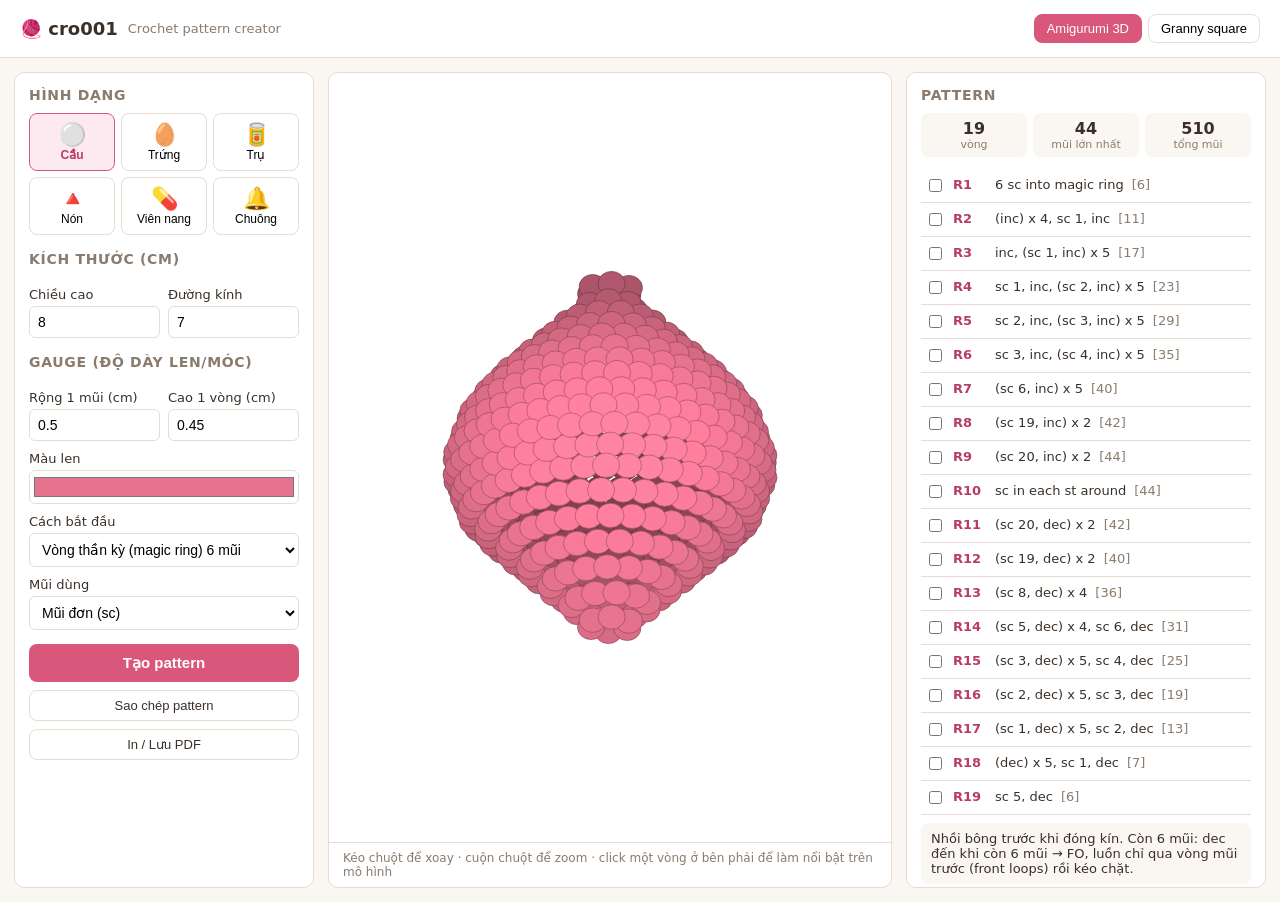
==== cro001.html @ 6a716de6 "Rename to cro001, add granny square flower mode with 2D preview and pattern Co-Authored-By: Claude S" ====
<!DOCTYPE html>
<html lang="vi">
<head>
<meta charset="UTF-8">
<meta name="viewport" content="width=device-width, initial-scale=1">
<title>cro001</title>
<style>
:root {
  --bg: #faf6f1; --panel: #ffffff; --border: #e6dcd0; --text: #3b3028;
  --muted: #8a7b6d; --accent: #d9577a; --accent-dark: #b73e61; --yarn: #e8738f;
}
* { box-sizing: border-box; }
body { margin: 0; font-family: system-ui, -apple-system, "Segoe UI", sans-serif; background: var(--bg); color: var(--text); }
header { padding: 14px 20px; background: var(--panel); border-bottom: 1px solid var(--border); display: flex; align-items: center; gap: 10px; }
header h1 { font-size: 18px; margin: 0; }
header span { color: var(--muted); font-size: 13px; }
main { display: grid; grid-template-columns: 300px 1fr 360px; gap: 14px; padding: 14px; height: calc(100vh - 56px); }
section { background: var(--panel); border: 1px solid var(--border); border-radius: 10px; padding: 14px; overflow: auto; }
h2 { font-size: 14px; margin: 0 0 10px; text-transform: uppercase; letter-spacing: .05em; color: var(--muted); }
label { display: block; font-size: 13px; margin: 10px 0 4px; }
select, input[type=number], input[type=text] { width: 100%; padding: 7px 8px; border: 1px solid var(--border); border-radius: 6px; font-size: 14px; background: #fff; }
input[type=color] { width: 100%; height: 34px; border: 1px solid var(--border); border-radius: 6px; padding: 2px; background: #fff; }
.row2 { display: grid; grid-template-columns: 1fr 1fr; gap: 8px; }
.shapes { display: grid; grid-template-columns: repeat(3, 1fr); gap: 6px; }
.shapes button { padding: 8px 4px; border: 1px solid var(--border); background: #fff; border-radius: 8px; cursor: pointer; font-size: 12px; }
.shapes button.on { border-color: var(--accent); background: #fdeaf0; color: var(--accent-dark); font-weight: 600; }
.shapes .ico { font-size: 22px; display: block; }
.btn { width: 100%; margin-top: 14px; padding: 10px; background: var(--accent); color: #fff; border: 0; border-radius: 8px; font-size: 15px; font-weight: 600; cursor: pointer; }
.btn:hover { background: var(--accent-dark); }
.btn.sec { background: #fff; color: var(--text); border: 1px solid var(--border); margin-top: 8px; font-size: 13px; font-weight: 500; padding: 7px; }
#view { display: flex; flex-direction: column; padding: 0; }
canvas { flex: 1; width: 100%; min-height: 0; cursor: grab; border-radius: 10px; }
canvas:active { cursor: grabbing; }
.hint { font-size: 12px; color: var(--muted); padding: 8px 14px; border-top: 1px solid var(--border); }
.stats { display: grid; grid-template-columns: repeat(3, 1fr); gap: 6px; margin-bottom: 12px; }
.stats div { background: var(--bg); border-radius: 8px; padding: 6px; text-align: center; font-size: 11px; color: var(--muted); }
.stats b { display: block; font-size: 16px; color: var(--text); }
.round { display: flex; gap: 8px; padding: 7px 4px; border-bottom: 1px solid var(--border); font-size: 13px; line-height: 1.4; cursor: pointer; }
.round.hl { background: #fdeaf0; }
.round.done { opacity: .45; text-decoration: line-through; }
.round .n { font-weight: 700; min-width: 34px; color: var(--accent-dark); }
.round .c { color: var(--muted); white-space: nowrap; }
.round input { margin-top: 3px; }
.note { font-size: 13px; background: var(--bg); border-radius: 8px; padding: 8px 10px; margin: 8px 0; }
.tabs { margin-left: auto; display: flex; gap: 6px; }
.tabs button { padding: 6px 12px; border: 1px solid var(--border); background: #fff; border-radius: 8px; cursor: pointer; font-size: 13px; }
.tabs button.on { background: var(--accent); color: #fff; border-color: var(--accent); }
.dot { display: inline-block; width: 10px; height: 10px; border-radius: 50%; margin-right: 4px; border: 1px solid rgba(0,0,0,.25); }
.legend { font-size: 12px; color: var(--muted); margin-top: 12px; }
@media (max-width: 1000px) { main { grid-template-columns: 1fr; height: auto; } #view { height: 420px; } }
</style>
</head>
<body>
<header><h1>🧶 cro001</h1><span>Crochet pattern creator</span><div class="tabs"><button data-m="ami" class="on">Amigurumi 3D</button><button data-m="granny">Granny square</button></div></header>
<main>
  <section id="controls">
   <div id="ctlAmi">
    <h2>Hình dạng</h2>
    <div class="shapes" id="shapes"></div>

    <h2 style="margin-top:16px">Kích thước (cm)</h2>
    <div class="row2">
      <div><label>Chiều cao</label><input type="number" id="height" value="8" min="1" max="60" step="0.5"></div>
      <div><label>Đường kính</label><input type="number" id="diam" value="7" min="1" max="60" step="0.5"></div>
    </div>

    <h2 style="margin-top:16px">Gauge (độ dày len/móc)</h2>
    <div class="row2">
      <div><label>Rộng 1 mũi (cm)</label><input type="number" id="sw" value="0.5" min="0.2" max="1.5" step="0.05"></div>
      <div><label>Cao 1 vòng (cm)</label><input type="number" id="rh" value="0.45" min="0.2" max="1.5" step="0.05"></div>
    </div>
    <label>Màu len</label><input type="color" id="color" value="#e8738f">
    <label>Cách bắt đầu</label>
    <select id="start">
      <option value="ring">Vòng thần kỳ (magic ring) 6 mũi</option>
      <option value="chain">Dây xích 2, 6 mũi vào xích đầu</option>
    </select>
    <label>Mũi dùng</label>
    <select id="stitch"><option value="sc">Mũi đơn (sc)</option></select>
   </div>
   <div id="ctlGran" style="display:none">
    <h2>Granny square hoa</h2>
    <label>Số cánh hoa</label>
    <select id="petals"><option value="4">4</option><option value="8" selected>8</option><option value="12">12</option></select>
    <label>Số vòng viền ngoài</label>
    <select id="bord"><option value="1">1</option><option value="2" selected>2</option><option value="3">3</option></select>
    <h2 style="margin-top:16px">Màu len</h2>
    <div class="row2">
      <div><label>Tâm</label><input type="color" id="gc0" value="#7a1f2b"></div>
      <div><label>Cánh hoa</label><input type="color" id="gc1" value="#efe3cc"></div>
      <div><label>Vòng chuyển</label><input type="color" id="gc2" value="#3f5a3d"></div>
      <div><label>Viền ngoài</label><input type="color" id="gc3" value="#8a1f2e"></div>
    </div>
    <div class="note">Pattern chữ là gợi ý dựng theo mẫu ảnh, bạn nên thử móc mẫu nhỏ để chỉnh.</div>
   </div>

    <button class="btn" id="gen">Tạo pattern</button>
    <button class="btn sec" id="copy">Sao chép pattern</button>
    <button class="btn sec" id="print">In / Lưu PDF</button>
  </section>

  <section id="view">
    <canvas id="cv"></canvas>
    <div class="hint">Kéo chuột để xoay · cuộn chuột để zoom · click một vòng ở bên phải để làm nổi bật trên mô hình</div>
  </section>

  <section id="out">
    <h2>Pattern</h2>
    <div class="stats" id="stats"></div>
    <div id="pattern"></div>
    <div class="legend"><b>Ký hiệu:</b> MR = magic ring · sc = mũi đơn · inc = tăng (2 sc vào 1 mũi) · dec = giảm (gộp 2 mũi) · FO = cắt chỉ</div>
  </section>
</main>

<script>
(function () {
  const SHAPES = {
    sphere:   { name: 'Cầu',     ico: '⚪', r: t => Math.sin(Math.PI * t) },
    egg:      { name: 'Trứng',   ico: '🥚', r: t => Math.pow(Math.sin(Math.PI * Math.pow(t, 0.75)), 1.0) },
    cylinder: { name: 'Trụ',     ico: '🥫', r: t => 1 },
    cone:     { name: 'Nón',     ico: '🔺', r: t => 1 - t },
    capsule:  { name: 'Viên nang', ico: '💊', r: t => { const e = 0.3; return t < e ? Math.sin(Math.PI / 2 * t / e) : t > 1 - e ? Math.sin(Math.PI / 2 * (1 - t) / e) : 1; } },
    bell:     { name: 'Chuông',  ico: '🔔', r: t => Math.pow(1 - t, 0.6) * (0.35 + 0.65 * Math.min(1, (1 - t) * 2)) + 0.0 },
  };
  let shape = 'sphere';
  let rounds = [];      // {n, text, count}
  let hl = -1;
  let mode = 'ami';
  const $ = id => document.getElementById(id);

  // ---------- UI ----------
  const shapesEl = $('shapes');
  Object.keys(SHAPES).forEach(k => {
    const b = document.createElement('button');
    b.innerHTML = '<span class="ico">' + SHAPES[k].ico + '</span>' + SHAPES[k].name;
    b.onclick = () => { shape = k; refreshShapes(); generate(); };
    b.dataset.k = k;
    shapesEl.appendChild(b);
  });
  function refreshShapes() { [...shapesEl.children].forEach(b => b.classList.toggle('on', b.dataset.k === shape)); }
  refreshShapes();

  // ---------- Pattern generation ----------
  // Distribute `d` special stitches (inc/dec) evenly over `n` previous stitches.
  // Returns compressed instruction like "(sc 4, inc) x 3, sc 2".
  function distribute(n, d, kind) {
    const use = kind === 'inc' ? 1 : 2;           // prev stitches consumed per special
    const plain = n - d * use;
    // d groups, each: sc a, special. Spread `plain` among groups.
    const base = Math.floor(plain / d), extra = plain % d;
    const groups = [];
    for (let i = 0; i < d; i++) {
      // Bresenham-like spread of extras
      const a = base + (Math.floor((i + 1) * extra / d) - Math.floor(i * extra / d));
      groups.push(a);
    }
    // run-length compress consecutive equal groups
    const parts = [];
    let i = 0;
    while (i < groups.length) {
      let j = i; while (j < groups.length && groups[j] === groups[i]) j++;
      const m = j - i, a = groups[i];
      const unit = (a > 0 ? 'sc ' + a + ', ' : '') + kind;
      if (m === 1) parts.push(unit);
      else parts.push('(' + unit + ') x ' + m);
      i = j;
    }
    return parts.join(', ');
  }

  function buildRounds() {
    const H = +$('height').value, D = +$('diam').value;
    const sw = +$('sw').value, rh = +$('rh').value;
    const R = D / 2;
    const f = SHAPES[shape].r;
    const total = Math.max(3, Math.round(H / rh));
    const counts = [6];
    for (let k = 1; k < total; k++) {
      // cone/bell start at tip (t = 0 is tip for cone => r = 1 - t is wrong direction), so flip below
      const t = (k + 0.5) / total;
      let r = R * f(shapeParam(t));
      let target = Math.max(6, Math.round(2 * Math.PI * r / sw));
      const prev = counts[k - 1];
      target = Math.min(target, prev + 6, prev * 2);
      target = Math.max(target, prev - 6, Math.ceil(prev / 2));
      counts.push(Math.max(6, target));
    }
    // taper to close (flat cap / tip), 6 dec per round max
    while (counts[counts.length - 1] > 6) counts.push(Math.max(6, counts[counts.length - 1] - 6));
    // ensure the last taper ends at 6 and drop trailing duplicates of 6 > 1
    while (counts.length > 2 && counts[counts.length - 1] === 6 && counts[counts.length - 2] === 6 && counts.length > total + 6) counts.pop();

    const out = [];
    const startTxt = $('start').value === 'ring' ? '6 sc into magic ring' : 'ch 2, 6 sc in 2nd ch from hook';
    out.push({ n: 6, text: startTxt, count: 6 });
    for (let k = 1; k < counts.length; k++) {
      const prev = counts[k - 1], n = counts[k], diff = n - prev;
      let text;
      if (diff === 0) text = 'sc in each st around';
      else if (diff > 0) text = distribute(prev, diff, 'inc');
      else text = distribute(prev, -diff, 'dec');
      out.push({ n, text, count: n });
    }
    // merge identical consecutive "sc around" rounds into ranges
    const merged = [];
    out.forEach((r, i) => {
      const last = merged[merged.length - 1];
      if (last && r.text === 'sc in each st around' && last.text === r.text && last.count === r.count) last.to = i + 1;
      else merged.push({ from: i + 1, to: i + 1, text: r.text, count: r.count });
    });
    return { merged, flat: out, counts };
  }

  // Shapes that "start" at the tip (cone, bell) need their profile reversed:
  // pattern is worked from the tip outward, so t=0 is the tip.
  function shapeParam(t) { return (shape === 'cone' || shape === 'bell') ? 1 - t : t; }

  function generate() {
    if (mode === 'granny') return generateGranny();
    const res = buildRounds();
    rounds = res.flat;
    const el = $('pattern'); el.innerHTML = '';
    const done = loadDone();
    res.merged.forEach(m => {
      const div = document.createElement('div');
      div.className = 'round';
      const label = m.from === m.to ? 'R' + m.from : 'R' + m.from + '-' + m.to;
      const rep = m.from === m.to ? '' : ' (' + (m.to - m.from + 1) + ' vòng)';
      div.innerHTML = '<input type="checkbox"><span class="n">' + label + '</span><span>' + m.text + rep + '</span><span class="c">[' + m.count + ']</span>';
      const cb = div.querySelector('input');
      cb.checked = !!done[m.from];
      div.classList.toggle('done', cb.checked);
      cb.onclick = e => {
        e.stopPropagation();
        div.classList.toggle('done', cb.checked);
        done[m.from] = cb.checked; saveDone(done);
      };
      div.onclick = () => { hl = m.from - 1; [...el.children].forEach(c => c.classList.remove('hl')); div.classList.add('hl'); draw(); };
      el.appendChild(div);
    });
    const last = rounds[rounds.length - 1];
    const note = document.createElement('div');
    note.className = 'note';
    note.textContent = 'Nhồi bông trước khi đóng kín. Còn ' + last.n + ' mũi: dec đến khi còn 6 mũi → FO, luồn chỉ qua vòng mũi trước (front loops) rồi kéo chặt.';
    el.appendChild(note);

    const totalSt = rounds.reduce((a, r) => a + r.count, 0);
    const maxSt = Math.max(...rounds.map(r => r.count));
    $('stats').innerHTML =
      '<div><b>' + rounds.length + '</b>vòng</div>' +
      '<div><b>' + maxSt + '</b>mũi lớn nhất</div>' +
      '<div><b>' + totalSt + '</b>tổng mũi</div>';
    hl = -1;
    draw();
  }
  function key() { return 'crochet-done-' + [shape, $('height').value, $('diam').value, $('sw').value, $('rh').value].join('|'); }
  function loadDone() { try { return JSON.parse(localStorage.getItem(key())) || {}; } catch (e) { return {}; } }
  function saveDone(d) { try { localStorage.setItem(key(), JSON.stringify(d)); } catch (e) {} }

  // ---------- 3D preview ----------
  const cv = $('cv'), ctx = cv.getContext('2d');
  let rotY = 0.6, rotX = 0.35, zoom = 1, drag = null;
  function resize() {
    const r = cv.getBoundingClientRect(), dpr = window.devicePixelRatio || 1;
    cv.width = r.width * dpr; cv.height = r.height * dpr;
    ctx.setTransform(dpr, 0, 0, dpr, 0, 0);
    draw();
  }
  window.addEventListener('resize', resize);
  cv.addEventListener('pointerdown', e => { drag = { x: e.clientX, y: e.clientY }; cv.setPointerCapture(e.pointerId); });
  cv.addEventListener('pointermove', e => {
    if (!drag) return;
    rotY += (e.clientX - drag.x) * 0.01; rotX += (e.clientY - drag.y) * 0.01;
    rotX = Math.max(-1.5, Math.min(1.5, rotX));
    drag = { x: e.clientX, y: e.clientY }; draw();
  });
  cv.addEventListener('pointerup', () => drag = null);
  cv.addEventListener('wheel', e => { e.preventDefault(); zoom = Math.max(0.4, Math.min(4, zoom * (e.deltaY < 0 ? 1.1 : 0.9))); draw(); }, { passive: false });

  function shade(hex, f) {
    const n = parseInt(hex.slice(1), 16);
    const c = v => Math.max(0, Math.min(255, Math.round(v * f)));
    return 'rgb(' + c(n >> 16) + ',' + c((n >> 8) & 255) + ',' + c(n & 255) + ')';
  }

  function draw() {
    const w = cv.clientWidth, h = cv.clientHeight;
    ctx.clearRect(0, 0, w, h);
    if (mode === 'granny') return drawGranny(w, h);
    if (!rounds.length) return;
    const sw = +$('sw').value, rh = +$('rh').value;
    const color = $('color').value;
    const pts = [];
    const N = rounds.length;
    const Htot = N * rh;
    const scale = Math.min(w, h) / (Math.max(Htot, +$('diam').value) * 1.5) * zoom;
    const cy = Math.cos(rotY), sy = Math.sin(rotY), cx = Math.cos(rotX), sx = Math.sin(rotX);
    rounds.forEach((rd, i) => {
      const n = rd.count;
      const rad = n * sw / (2 * Math.PI);
      const y = (i + 0.5) * rh - Htot / 2;
      for (let j = 0; j < n; j++) {
        const a = (j + (i % 2) * 0.5) / n * Math.PI * 2;
        let x = Math.cos(a) * rad, z = Math.sin(a) * rad, yy = -y;
        // rotate Y
        let x1 = x * cy + z * sy, z1 = -x * sy + z * cy;
        // rotate X
        let y1 = yy * cx - z1 * sx, z2 = yy * sx + z1 * cx;
        pts.push({ x: w / 2 + x1 * scale, y: h / 2 + y1 * scale, z: z2, i, a });
      }
    });
    pts.sort((p, q) => p.z - q.z);
    const sizeW = sw * scale * 0.62, sizeH = rh * scale * 0.62;
    const maxZ = Math.max(...pts.map(p => p.z)) || 1, minZ = Math.min(...pts.map(p => p.z));
    pts.forEach(p => {
      const depth = (p.z - minZ) / ((maxZ - minZ) || 1);
      const light = 0.55 + 0.6 * depth;
      const on = hl === p.i;
      ctx.fillStyle = on ? '#ffd23f' : shade(color, light);
      ctx.strokeStyle = shade(color, light * 0.65);
      ctx.lineWidth = 0.7;
      ctx.beginPath();
      ctx.ellipse(p.x, p.y, Math.max(1.5, sizeW), Math.max(1.5, sizeH), 0, 0, Math.PI * 2);
      ctx.fill(); ctx.stroke();
    });
  }

  // ---------- actions ----------
  $('gen').onclick = generate;
  ['height', 'diam', 'sw', 'rh', 'start', 'petals', 'bord'].forEach(id => $(id).addEventListener('change', generate));
  $('color').addEventListener('input', draw);
  ['gc0', 'gc1', 'gc2', 'gc3'].forEach(id => $(id).addEventListener('input', () => { buildGrannyList(); draw(); }));
  document.querySelectorAll('.tabs button').forEach(b => b.onclick = () => {
    mode = b.dataset.m;
    document.querySelectorAll('.tabs button').forEach(x => x.classList.toggle('on', x === b));
    $('ctlAmi').style.display = mode === 'ami' ? '' : 'none';
    $('ctlGran').style.display = mode === 'granny' ? '' : 'none';
    document.querySelector('.hint').textContent = mode === 'ami'
      ? 'Kéo chuột để xoay · cuộn chuột để zoom · click một vòng ở bên phải để làm nổi bật trên mô hình'
      : 'Click một vòng ở bên phải để làm nổi bật phần tương ứng trên mẫu granny';
    generate();
  });

  // ---------- Granny square ----------
  let gRows = [];
  function grannyRows() {
    const P = +$('petals').value, B = +$('bord').value, c = [0, 1, 2, 3].map(i => $('gc' + i).value);
    const rows = [
      { layer: 0, col: c[0], label: 'R1', text: 'MR, ch 3 (= 1 dc), ' + (2 * P - 1) + ' dc into ring, sl st to top of ch 3', count: 2 * P + ' dc' },
      { layer: 0, col: c[0], label: 'R2', text: 'ch 3, *dc in next st, 2 dc in next st* ' + (P - 1) + ' times, dc in next st, 2 dc in last st; sl st to join', count: 3 * P + ' dc' },
      { layer: 1, col: c[1], label: 'R3', text: 'Join cream. *skip 1 st, (3 dc, ch 2, 3 dc) in next st, skip 1 st, sl st in next st* x ' + P + ' (mỗi cánh có 1 lỗ ch-2)', count: P + ' cánh' },
      { layer: 2, col: c[2], label: 'R4', text: 'Join green in a ch-2 sp. *sc in ch-2 sp, ch 6, sc between petals, ch 6* x ' + P, count: 2 * P + ' vòm ch-6' },
      { layer: 2, col: c[2], label: 'R5', text: '7 dc in each ch-6 arc around, sl st to join', count: 14 * P + ' dc' },
    ];
    for (let i = 1; i <= B; i++) {
      rows.push({ layer: 3, col: c[3], label: 'R' + (5 + i), count: '4 góc',
        text: i === 1
          ? 'Join red. dc in each st along each side; at each of the 4 corners work (2 dc, ch 2, 2 dc) in the corner stitch'
          : 'ch 3, dc in each st along each side; (2 dc, ch 2, 2 dc) in each corner ch-2 sp' });
    }
    return rows;
  }
  function buildGrannyList() {
    gRows = grannyRows();
    const el = $('pattern'); el.innerHTML = '';
    gRows.forEach((r, i) => {
      const div = document.createElement('div');
      div.className = 'round';
      div.innerHTML = '<input type="checkbox"><span class="n"><i class="dot" style="background:' + r.col + '"></i>' + r.label + '</span><span>' + r.text + '</span><span class="c">[' + r.count + ']</span>';
      const cb = div.querySelector('input');
      cb.onclick = e => { e.stopPropagation(); div.classList.toggle('done', cb.checked); };
      div.onclick = () => { hl = r.layer; [...el.children].forEach(c => c.classList.remove('hl')); div.classList.add('hl'); draw(); };
      el.appendChild(div);
    });
    const note = document.createElement('div');
    note.className = 'note';
    note.textContent = 'Cắt chỉ, luồn đầu chỉ vào trong, ủi/blocking cho ô vuông phẳng.';
    el.appendChild(note);
  }
  function generateGranny() {
    buildGrannyList();
    const P = +$('petals').value, B = +$('bord').value;
    $('stats').innerHTML = '<div><b>' + (5 + B) + '</b>vòng</div><div><b>' + P + '</b>cánh</div><div><b>4</b>màu</div>';
    hl = -1; draw();
  }
  function drawGranny(w, h) {
    const P = +$('petals').value, B = +$('bord').value;
    const c = [0, 1, 2, 3].map(i => $('gc' + i).value);
    const half = 38 + 4 * B;
    const sc = Math.min(w, h) * 0.46 / half;
    ctx.save();
    ctx.translate(w / 2, h / 2); ctx.scale(sc, sc);
    const A = layer => { ctx.globalAlpha = (hl < 0 || hl === layer) ? 1 : 0.25; };
    const line = col => { ctx.strokeStyle = shade(col, 0.6); ctx.lineWidth = 0.5; };
    // border: rounded square
    A(3);
    ctx.fillStyle = c[3]; line(c[3]);
    ctx.beginPath(); ctx.roundRect(-half, -half, half * 2, half * 2, 7); ctx.fill(); ctx.stroke();
    // stitch texture on border
    ctx.strokeStyle = shade(c[3], 0.72); ctx.lineWidth = 0.6;
    for (let k = 0; k < B; k++) {
      const d = half - 2 - k * 4;
      for (let t = -d + 3; t < d - 2; t += 3) {
        [[t, -d], [t, d], [-d, t], [d, t]].forEach(([x, y]) => { ctx.beginPath(); ctx.moveTo(x - 0.8, y - 1.2); ctx.lineTo(x + 0.8, y + 1.2); ctx.stroke(); });
      }
    }
    // corner holes
    ctx.fillStyle = '#e9e2d6';
    const ch = half * 0.8;
    [[1, 1], [-1, 1], [1, -1], [-1, -1]].forEach(([sx, sy]) => {
      ctx.save(); ctx.translate(sx * ch, sy * ch); ctx.rotate(Math.PI / 4);
      ctx.fillRect(-2.2, -2.2, 4.4, 4.4); ctx.restore();
    });
    ctx.globalAlpha = 1;
    // transition ring
    A(2);
    ctx.fillStyle = shade(c[2], 0.8);
    ctx.beginPath(); ctx.arc(0, 0, 37, 0, Math.PI * 2); ctx.fill();
    ctx.strokeStyle = c[2]; ctx.lineWidth = 6; ctx.beginPath(); ctx.arc(0, 0, 34.5, 0, Math.PI * 2); ctx.stroke();
    ctx.strokeStyle = shade(c[2], 0.6); ctx.lineWidth = 0.5;
    for (let k = 0; k < P * 14; k++) {
      const a = k / (P * 14) * Math.PI * 2;
      ctx.beginPath(); ctx.moveTo(Math.cos(a) * 32, Math.sin(a) * 32); ctx.lineTo(Math.cos(a + 0.05) * 37, Math.sin(a + 0.05) * 37); ctx.stroke();
    }
    ctx.globalAlpha = 1;
    // petals
    A(1);
    const r0 = 10, r1 = 32, wmax = Math.min(10, Math.PI * 2 * r1 / P * 0.3);
    for (let k = 0; k < P; k++) {
      ctx.save(); ctx.rotate(k / P * Math.PI * 2 + Math.PI / P * 0);
      ctx.fillStyle = c[1]; line(c[1]); ctx.lineWidth = 0.7;
      ctx.beginPath();
      ctx.moveTo(r0, 0);
      ctx.bezierCurveTo(r0 + 4, -wmax * 0.5, r1 - 14, -wmax * 1.5, r1 - 3, -wmax * 0.9);
      ctx.bezierCurveTo(r1 + 3, -wmax * 0.5, r1 + 3, wmax * 0.5, r1 - 3, wmax * 0.9);
      ctx.bezierCurveTo(r1 - 14, wmax * 1.5, r0 + 4, wmax * 0.5, r0, 0);
      ctx.fill(); ctx.stroke();
      ctx.strokeStyle = shade(c[1], 0.75); ctx.lineWidth = 0.5;
      for (let t = r0 + 4; t < r1 - 2; t += 2.6) { ctx.beginPath(); ctx.moveTo(t, -wmax * 0.5); ctx.lineTo(t + 1.6, wmax * 0.5); ctx.stroke(); }
      ctx.fillStyle = shade(c[1], 0.45);
      ctx.beginPath(); ctx.ellipse(r0 + (r1 - r0) * 0.62, 0, 2.6, 2, 0, 0, Math.PI * 2); ctx.fill();
      ctx.restore();
    }
    ctx.globalAlpha = 1;
    // center star
    A(0);
    ctx.fillStyle = c[0]; line(c[0]);
    for (let k = 0; k < P; k++) {
      ctx.save(); ctx.rotate((k + 0.5) / P * Math.PI * 2);
      ctx.beginPath(); ctx.moveTo(4, -2.2); ctx.lineTo(17, 0); ctx.lineTo(4, 2.2); ctx.closePath(); ctx.fill(); ctx.stroke();
      ctx.restore();
    }
    ctx.beginPath(); ctx.arc(0, 0, 9, 0, Math.PI * 2); ctx.fill(); ctx.stroke();
    ctx.fillStyle = shade(c[0], 0.3);
    ctx.beginPath(); ctx.arc(0, 0, 2.2, 0, Math.PI * 2); ctx.fill();
    ctx.restore();
    ctx.globalAlpha = 1;
  }


  function patternText() {
    const lines = mode === 'granny' ? ['Granny square hoa — ' + $('petals').value + ' cánh', ''] : [SHAPES[shape].name + ' — ' + $('height').value + ' x ' + $('diam').value + ' cm', ''];
    let i = 0;
    [...$('pattern').querySelectorAll('.round')].forEach(el => {
      lines.push(el.querySelector('.n').textContent + ': ' + el.children[2].textContent + ' ' + el.children[3].textContent);
    });
    lines.push('', mode === 'granny' ? 'Cắt chỉ, luồn đầu chỉ, blocking.' : 'Nhồi bông, dec đến khi còn 6 mũi, FO.');
    return lines.join('\n');
  }
  $('copy').onclick = () => {
    const t = patternText();
    (navigator.clipboard ? navigator.clipboard.writeText(t) : Promise.reject()).then(
      () => { $('copy').textContent = 'Đã sao chép ✓'; setTimeout(() => $('copy').textContent = 'Sao chép pattern', 1500); },
      () => { prompt('Sao chép pattern:', t); });
  };
  $('print').onclick = () => {
    const w = window.open('', '_blank');
    w.document.write('<pre style="font:14px/1.6 system-ui;white-space:pre-wrap">' + patternText().replace(/</g, '&lt;') + '</pre>');
    w.document.close(); w.print();
  };

  resize();
  generate();
})();
</script>
</body>
</html>
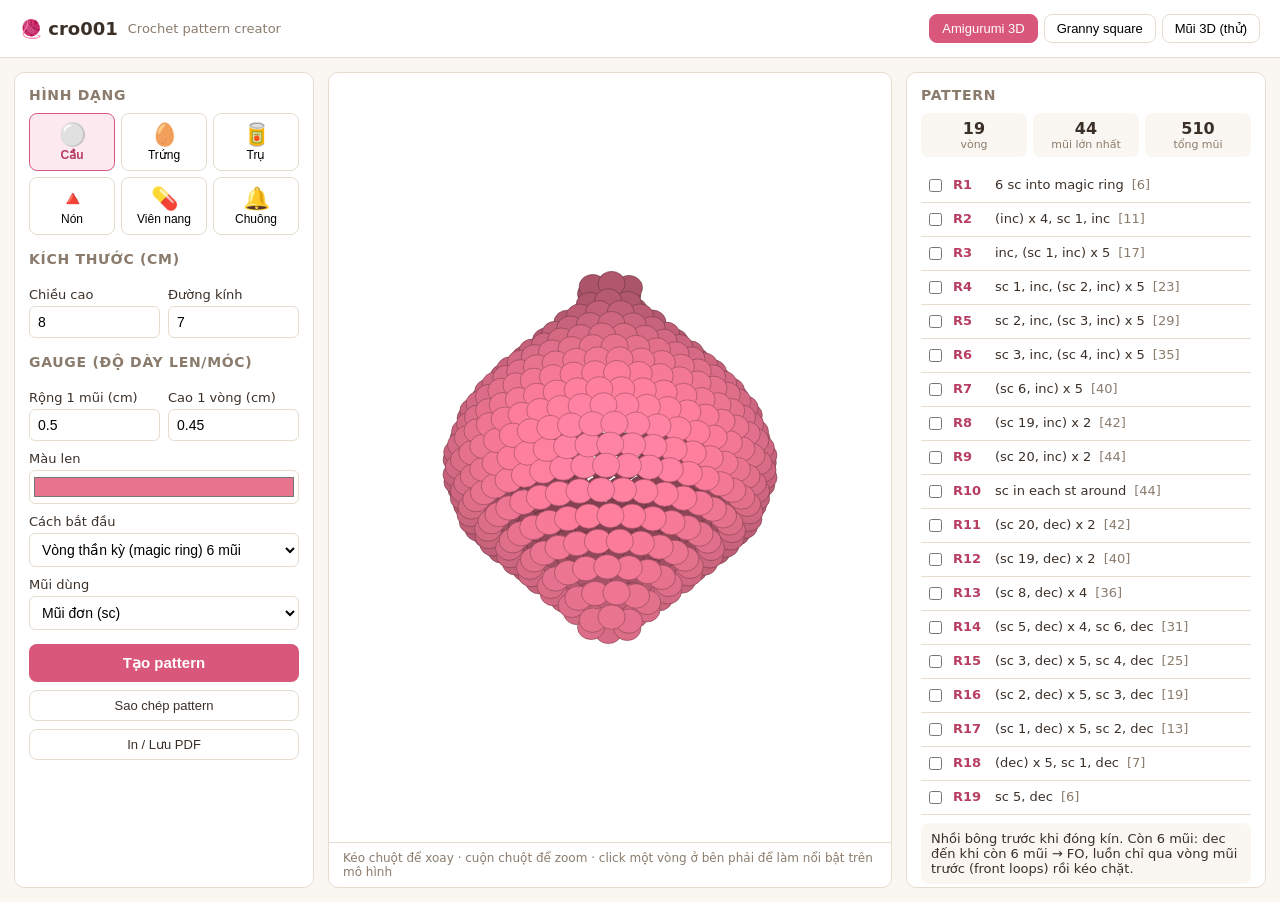
==== commit 62df39f2: "Add 3D yarn chain-stitch lab tab with stitch template library Co-Authored-By: Claude Sonnet 5.5 <nor" ====
--- a/cro001.html
+++ b/cro001.html
@@ -51,7 +51,7 @@
 </style>
 </head>
 <body>
-<header><h1>🧶 cro001</h1><span>Crochet pattern creator</span><div class="tabs"><button data-m="ami" class="on">Amigurumi 3D</button><button data-m="granny">Granny square</button></div></header>
+<header><h1>🧶 cro001</h1><span>Crochet pattern creator</span><div class="tabs"><button data-m="ami" class="on">Amigurumi 3D</button><button data-m="granny">Granny square</button><button data-m="stitch">Mũi 3D (thử)</button></div></header>
 <main>
   <section id="controls">
    <div id="ctlAmi">
@@ -93,6 +93,20 @@
     </div>
     <div class="note">Pattern chữ là gợi ý dựng theo mẫu ảnh, bạn nên thử móc mẫu nhỏ để chỉnh.</div>
    </div>
+   <div id="ctlStitch" style="display:none">
+    <h2>Mũi xích (chain)</h2>
+    <div class="row2">
+      <div><label>Số mũi xích</label><input type="number" id="sn" value="6" min="1" max="40"></div>
+      <div><label>Dài vòng (cm)</label><input type="number" id="sL" value="0.6" min="0.2" max="2" step="0.1"></div>
+      <div><label>Nghiêng xen kẽ (°)</label><input type="number" id="sa" value="35" min="5" max="80" step="5"></div>
+      <div><label>Bước chuỗi (x dài)</label><input type="number" id="sp" value="1.15" min="0.7" max="1.9" step="0.05"></div>
+      <div><label>Bán kính sợi (cm)</label><input type="number" id="sr" value="0.1" min="0.03" max="0.3" step="0.01"></div>
+      <div><label>Xoắn (vòng/cm)</label><input type="number" id="stw" value="6" min="0" max="20" step="1"></div>
+    </div>
+    <label>Màu len</label><input type="color" id="scol" value="#e8738f">
+    <label><input type="checkbox" id="shook" checked style="width:auto"> Hiện cây móc</label>
+    <div class="note">Mỗi mũi là một mẫu đường sợi trong thư viện (STITCH_LIB). Thêm mũi mới = thêm một mẫu.</div>
+   </div>
 
     <button class="btn" id="gen">Tạo pattern</button>
     <button class="btn sec" id="copy">Sao chép pattern</button>
@@ -108,6 +122,7 @@
     <h2>Pattern</h2>
     <div class="stats" id="stats"></div>
     <div id="pattern"></div>
+    <div class="legend" id="glegend" style="display:none"><b>Mô hình:</b> ◉ dc (mũi cao) · ✚ sc (mũi đơn) · ○ ch (mũi xích) · • sl st · ● tâm MR · nét liền = đường đi của sợi · nét đứt = mũi được móc vào ở vòng trước</div>
     <div class="legend"><b>Ký hiệu:</b> MR = magic ring · sc = mũi đơn · inc = tăng (2 sc vào 1 mũi) · dec = giảm (gộp 2 mũi) · FO = cắt chỉ</div>
   </section>
 </main>
@@ -217,6 +232,7 @@
 
   function generate() {
     if (mode === 'granny') return generateGranny();
+    if (mode === 'stitch') return generateStitch();
     const res = buildRounds();
     rounds = res.flat;
     const el = $('pattern'); el.innerHTML = '';
@@ -287,6 +303,7 @@
     const w = cv.clientWidth, h = cv.clientHeight;
     ctx.clearRect(0, 0, w, h);
     if (mode === 'granny') return drawGranny(w, h);
+    if (mode === 'stitch') return drawStitch(w, h);
     if (!rounds.length) return;
     const sw = +$('sw').value, rh = +$('rh').value;
     const color = $('color').value;
@@ -327,6 +344,7 @@
 
   // ---------- actions ----------
   $('gen').onclick = generate;
+  ['sn', 'sL', 'sa', 'sp', 'sr', 'stw', 'scol', 'shook'].forEach(id => $(id).addEventListener('input', () => { if (mode === 'stitch') generateStitch(); }));
   ['height', 'diam', 'sw', 'rh', 'start', 'petals', 'bord'].forEach(id => $(id).addEventListener('change', generate));
   $('color').addEventListener('input', draw);
   ['gc0', 'gc1', 'gc2', 'gc3'].forEach(id => $(id).addEventListener('input', () => { buildGrannyList(); draw(); }));
@@ -335,11 +353,129 @@
     document.querySelectorAll('.tabs button').forEach(x => x.classList.toggle('on', x === b));
     $('ctlAmi').style.display = mode === 'ami' ? '' : 'none';
     $('ctlGran').style.display = mode === 'granny' ? '' : 'none';
-    document.querySelector('.hint').textContent = mode === 'ami'
+    $('glegend').style.display = mode === 'granny' ? '' : 'none';
+    $('ctlStitch').style.display = mode === 'stitch' ? '' : 'none';
+    document.querySelector('.hint').textContent = mode === 'stitch' ? 'Sợi len là ống 2 tao xoắn · kéo để xoay, cuộn để zoom · click một bước để làm nổi bật' : mode === 'ami'
       ? 'Kéo chuột để xoay · cuộn chuột để zoom · click một vòng ở bên phải để làm nổi bật trên mô hình'
-      : 'Click một vòng ở bên phải để làm nổi bật phần tương ứng trên mẫu granny';
+      : 'Mỗi mũi là một nút (ball-and-stick) · kéo để xoay, cuộn để zoom · click một vòng để làm nổi bật';
+    if (mode === 'stitch') { rotX = 0.15; rotY = 0.5; zoom = 1; } else if (mode === 'granny') { rotX = 0.4; rotY = 0.3; zoom = 1; } else { rotX = 0.35; rotY = 0.6; zoom = 1; }
     generate();
   });
+
+  // ---------- Thư viện mũi: mỗi mũi = mẫu đường đi của sợi (tham số hoá) ----------
+  // Mũi xích (ch): 1 vòng sợi hình elip, xỏ qua vòng trước nhờ xen kẽ nghiêng ±alpha quanh trục chuỗi.
+  function stitchParams() {
+    return {
+      n: Math.max(1, Math.min(40, +$('sn').value || 6)),
+      L: +$('sL').value || 0.6, alpha: (+$('sa').value || 35) * Math.PI / 180,
+      rad: +$('sr').value || 0.1, pitchK: +$('sp').value || 1.15,
+      twist: +$('stw').value || 6, hook: $('shook').checked, col: $('scol').value,
+    };
+  }
+  const STITCH_LIB = {
+    ch: {
+      name: 'Mũi xích (ch)',
+      // trả về danh sách đường cong sợi: {pts:[{x,y,z,T:[..],N:[..]}], grp}
+      build(P) {
+        const curves = [], M = 90, w = P.L * 0.55, pitch = P.L * P.pitchK;
+        for (let j = 0; j < P.n; j++) {
+          const psi = (j % 2 ? 1 : -1) * P.alpha, v = [Math.cos(psi), 0, Math.sin(psi)], nm = [-Math.sin(psi), 0, Math.cos(psi)];
+          const cy = j * pitch, pts = [];
+          for (let k = 0; k < M; k++) {
+            const f = k / M * Math.PI * 2;
+            pts.push({ x: v[0] * w * Math.sin(f), y: cy + P.L * Math.cos(f), z: v[2] * w * Math.sin(f),
+              T: norm([v[0] * w * Math.cos(f), -P.L * Math.sin(f), v[2] * w * Math.cos(f)]), N: nm });
+          }
+          curves.push({ pts, grp: j, closed: true });
+        }
+        const top = (P.n - 1) * pitch + P.L;
+        const line = (fn, m) => { const pts = []; for (let k = 0; k <= m; k++) { const s = k / m, p = fn(s); pts.push(p); } return pts; };
+        // đuôi chỉ (dưới) và sợi nối về cuộn (trên)
+        curves.push({ grp: -1, pts: line(s => ({ x: 0.15 * P.L * s, y: -P.L - s * 2 * P.L, z: -0.1 * P.L * s, T: [0, -1, 0], N: [1, 0, 0] }), 20) });
+        curves.push({ grp: P.n - 1, pts: line(s => ({ x: s * 1.4 * P.L, y: top - P.L * 0.1 + s * 1.6 * P.L, z: -0.3 * P.L * s * s, T: norm([1.4, 1.6, 0]), N: [0, 0, 1] }), 20) });
+        return curves;
+      },
+    },
+  };
+  function norm(a) { const l = Math.hypot(a[0], a[1], a[2]) || 1; return [a[0] / l, a[1] / l, a[2] / l]; }
+  function cross(a, b) { return [a[1] * b[2] - a[2] * b[1], a[2] * b[0] - a[0] * b[2], a[0] * b[1] - a[1] * b[0]]; }
+
+  const STITCH_STEPS = [
+    { text: 'Làm nút trượt (slip knot): tạo một vòng sợi, xỏ cây móc vào vòng.', count: '1 vòng', which: 'first' },
+    { text: 'Quấn sợi qua cây móc (yarn over).', count: '', which: 'top' },
+    { text: 'Kéo sợi vừa quấn xuyên qua vòng đang nằm trên cây móc → ra 1 vòng mới, vòng cũ nằm lại thành 1 mũi xích.', count: '1 ch', which: 'top' },
+    { text: 'Lặp lại bước 2–3 cho đến khi đủ số mũi xích.', count: '{n} ch', which: 'all' },
+  ];
+  function ellipsePerim(a, b) { return Math.PI * (3 * (a + b) - Math.sqrt((3 * a + b) * (a + 3 * b))); }
+  function generateStitch() {
+    const P = stitchParams(), el = $('pattern'); el.innerHTML = '';
+    STITCH_STEPS.forEach((s, i) => {
+      const div = document.createElement('div'); div.className = 'round';
+      div.innerHTML = '<input type="checkbox"><span class="n">' + (i + 1) + '.</span><span>' + s.text + '</span><span class="c">' + (s.count.replace('{n}', P.n)) + '</span>';
+      const cb = div.querySelector('input');
+      cb.onclick = e => { e.stopPropagation(); div.classList.toggle('done', cb.checked); };
+      div.onclick = () => { hl = i; [...el.children].forEach(c => c.classList.remove('hl')); div.classList.add('hl'); draw(); };
+      el.appendChild(div);
+    });
+    const note = document.createElement('div'); note.className = 'note';
+    note.textContent = 'Mô hình xấp xỉ: mỗi mũi xích là 1 vòng sợi hai tao xoắn, các vòng xen kẽ nghiêng ±' + Math.round(P.alpha * 180 / Math.PI) + '° để vòng sau xỏ qua vòng trước.';
+    el.appendChild(note);
+    const len = P.n * ellipsePerim(P.L, P.L * 0.55);
+    $('stats').innerHTML = '<div><b>' + P.n + '</b>mũi xích</div><div><b>' + P.n + '</b>vòng sợi</div><div><b>' + len.toFixed(1) + '</b>cm sợi (≈)</div>';
+    hl = -1; draw();
+  }
+  function drawStitch(w, h) {
+    const P = stitchParams(), curves = STITCH_LIB.ch.build(P);
+    const pitch = P.L * P.pitchK, extent = Math.max(P.n * pitch + 6 * P.L, 8 * P.L);
+    const sc = Math.min(w, h) * 0.8 / extent * zoom;
+    const cyA = Math.cos(rotY), syA = Math.sin(rotY), cxA = Math.cos(rotX), sxA = Math.sin(rotX);
+    const cy0 = (P.n * pitch) / 2 - P.L * 0.5;
+    const proj = (x, y, z) => {
+      y -= cy0;
+      const x1 = x * cyA + z * syA, z1 = -x * syA + z * cyA;
+      const y1 = y * cxA - z1 * sxA * 0 + z1 * sxA * -1 * -1, z2 = y * sxA * -1 + z1 * cxA;
+      return { x: w / 2 + x1 * sc, y: h / 2 - (y * cxA + z1 * sxA) * sc, z: -y * sxA + z1 * cxA };
+    };
+    const hlSet = i => {
+      if (hl < 0) return true;
+      const s = STITCH_STEPS[hl].which;
+      return s === 'all' || (s === 'first' && (i === 0 || i === -1)) || (s === 'top' && (i === P.n - 1));
+    };
+    const dark = '#' + [1, 3, 5].map(i => Math.round(parseInt(P.col.substr(i, 2), 16) * 0.82).toString(16).padStart(2, '0')).join('');
+    const strandCols = [P.col, dark];
+    const balls = [];
+    curves.forEach(c => {
+      let arc = 0;
+      c.pts.forEach((p, k) => {
+        if (k > 0) { const q = c.pts[k - 1]; arc += Math.hypot(p.x - q.x, p.y - q.y, p.z - q.z); }
+        const B = cross(p.T, p.N), tw = arc * P.twist * Math.PI * 2 / 1;
+        for (let s = 0; s < 2; s++) {
+          const a = tw + s * Math.PI, off = P.rad * 0.5;
+          const x = p.x + off * (Math.cos(a) * p.N[0] + Math.sin(a) * B[0]);
+          const y = p.y + off * (Math.cos(a) * p.N[1] + Math.sin(a) * B[1]);
+          const z = p.z + off * (Math.cos(a) * p.N[2] + Math.sin(a) * B[2]);
+          balls.push({ x, y, z, r: P.rad * 0.62, col: strandCols[s], on: hlSet(c.grp), lift: Math.sin(a) });
+        }
+      });
+    });
+    if (P.hook) {
+      const ytop = (P.n - 1) * pitch, rr = P.L * 0.2;
+      for (let s = -3 * P.L; s <= 5 * P.L; s += rr * 0.5) balls.push({ x: s, y: ytop, z: 0, r: rr, col: '#9aa3ad', on: true, lift: 0, metal: true });
+      for (let s = -3.4 * P.L; s <= -3 * P.L; s += rr * 0.5) balls.push({ x: s, y: ytop + (s + 3 * P.L) * 0.0, z: 0, r: rr * 1.0, col: '#9aa3ad', on: true, lift: 0, metal: true });
+    }
+    balls.forEach(b => { b.p = proj(b.x, b.y, b.z); });
+    balls.sort((a, b) => a.p.z - b.p.z);
+    const zs = balls.map(b => b.p.z), zmin = Math.min(...zs), zr = (Math.max(...zs) - zmin) || 1;
+    balls.forEach(b => {
+      const light = 0.6 + 0.5 * (b.p.z - zmin) / zr, rad = Math.max(1, b.r * sc);
+      ctx.globalAlpha = b.on ? 1 : 0.12;
+      ctx.fillStyle = shade(b.col, light * (1 + 0.08 * b.lift));
+      ctx.beginPath(); ctx.arc(b.p.x, b.p.y, rad, 0, Math.PI * 2); ctx.fill();
+      ctx.fillStyle = 'rgba(255,255,255,' + (b.metal ? 0.35 : 0.18) + ')';
+      ctx.beginPath(); ctx.arc(b.p.x - rad * 0.3, b.p.y - rad * 0.3, rad * 0.4, 0, Math.PI * 2); ctx.fill();
+    });
+    ctx.globalAlpha = 1;
+  }
 
   // ---------- Granny square ----------
   let gRows = [];
@@ -369,7 +505,7 @@
       div.innerHTML = '<input type="checkbox"><span class="n"><i class="dot" style="background:' + r.col + '"></i>' + r.label + '</span><span>' + r.text + '</span><span class="c">[' + r.count + ']</span>';
       const cb = div.querySelector('input');
       cb.onclick = e => { e.stopPropagation(); div.classList.toggle('done', cb.checked); };
-      div.onclick = () => { hl = r.layer; [...el.children].forEach(c => c.classList.remove('hl')); div.classList.add('hl'); draw(); };
+      div.onclick = () => { hl = i; [...el.children].forEach(c => c.classList.remove('hl')); div.classList.add('hl'); draw(); };
       el.appendChild(div);
     });
     const note = document.createElement('div');
@@ -380,86 +516,154 @@
   function generateGranny() {
     buildGrannyList();
     const P = +$('petals').value, B = +$('bord').value;
-    $('stats').innerHTML = '<div><b>' + (5 + B) + '</b>vòng</div><div><b>' + P + '</b>cánh</div><div><b>4</b>màu</div>';
+    $('stats').innerHTML = '<div><b>' + (5 + B) + '</b>vòng</div><div><b>' + P + '</b>cánh</div><div><b>' + buildGrannyModel(P, B).nodes.length + '</b>nút (mũi)</div>';
     hl = -1; draw();
   }
+  // Mỗi mũi = 1 "nguyên tử" (nút) có kiểu cố định; liên kết = đường sợi + mũi cha ở vòng trước.
+  function buildGrannyModel(P, B) {
+    const TAU = Math.PI * 2, nodes = [], rounds = [];
+    const add = (t, r, x, y, p) => { nodes.push({ t, r, x, y, z: r * 1.6, p }); return nodes.length - 1; };
+    const pol = (rad, a) => [rad * Math.cos(a), rad * Math.sin(a)];
+    const mr = add('mr', 0, 0, 0, -1);
+    rounds[0] = [mr];
+    // R1
+    const R1 = [];
+    for (let k = 0; k < 2 * P; k++) { const [x, y] = pol(5, (k + 0.5) / (2 * P) * TAU); R1.push(add('dc', 1, x, y, mr)); }
+    rounds[1] = R1;
+    // R2: dc, 2dc
+    const R2 = [];
+    for (let g = 0; g < P; g++) for (let j = 0; j < 3; j++) {
+      const [x, y] = pol(10, (3 * g + j + 0.5) / (3 * P) * TAU);
+      R2.push(add('dc', 2, x, y, j === 0 ? R1[2 * g] : R1[2 * g + 1]));
+    }
+    rounds[2] = R2;
+    // R3: cánh = (3dc, ch2, 3dc) trong 1 mũi, rồi sl st
+    const R3 = [], chSp = [], slN = [];
+    for (let g = 0; g < P; g++) {
+      const phi = (g + 0.5) / P * TAU, u = [Math.cos(phi), Math.sin(phi)], t = [-Math.sin(phi), Math.cos(phi)];
+      const s1 = R2[3 * g + 1], s2 = R2[3 * g + 2];
+      const at = (rad, lat) => [u[0] * rad + t[0] * lat, u[1] * rad + t[1] * lat];
+      [[15.5, -3.2], [17.5, -2.2], [19, -1.1]].forEach(([r, l]) => { const [x, y] = at(r, l); R3.push(add('dc', 3, x, y, s1)); });
+      let first = -1;
+      [-0.6, 0.6].forEach(l => { const [x, y] = at(21.2, l); const id = add('ch', 3, x, y, s1); if (first < 0) first = id; R3.push(id); });
+      chSp.push(first);
+      [[19, 1.1], [17.5, 2.2], [15.5, 3.2]].forEach(([r, l]) => { const [x, y] = at(r, l); R3.push(add('dc', 3, x, y, s1)); });
+      const [sx, sy] = pol(12.5, (3 * g + 2.5) / (3 * P) * TAU);
+      const sid = add('sl', 3, sx, sy, s2); R3.push(sid); slN.push(sid);
+    }
+    rounds[3] = R3;
+    // R4: sc trong ch-sp, ch6, sc giữa 2 cánh, ch6
+    const R4 = [], arcCh = new Array(2 * P);
+    for (let g = 0; g < P; g++) {
+      const aA = (g + 0.5) / P * TAU, aB = (g + 1) / P * TAU, aN = (g + 1.5) / P * TAU;
+      let [x, y] = pol(24, aA); R4.push(add('sc', 4, x, y, chSp[g]));
+      const c1 = [];
+      for (let j = 1; j <= 6; j++) { [x, y] = pol(26.5 + Math.sin(Math.PI * j / 7), aA + (aB - aA) * j / 7); const id = add('ch', 4, x, y, -1); c1.push(id); R4.push(id); }
+      arcCh[(2 * g + 1) % (2 * P)] = c1;
+      [x, y] = pol(24, aB); R4.push(add('sc', 4, x, y, slN[g]));
+      const c2 = [];
+      for (let j = 1; j <= 6; j++) { [x, y] = pol(26.5 + Math.sin(Math.PI * j / 7), aB + (aN - aB) * j / 7); const id = add('ch', 4, x, y, -1); c2.push(id); R4.push(id); }
+      arcCh[(2 * g + 2) % (2 * P)] = c2;
+    }
+    rounds[4] = R4;
+    // R5: 7 dc vào mỗi vòm ch-6
+    const R5 = [];
+    for (let i = 0; i < 2 * P; i++) for (let j = 0; j < 7; j++) {
+      const [x, y] = pol(31, (i + (j + 0.5) / 7) / (2 * P) * TAU);
+      R5.push(add('dc', 5, x, y, arcCh[i][Math.round(j * 5 / 6)]));
+    }
+    rounds[5] = R5;
+    // viền vuông: mỗi 1/4 vòng có 1 góc; dc mỗi mũi, góc = (2dc, ch2, 2dc)
+    const Q = 3.5 * P;
+    let prevQ = [];
+    for (let q = 0; q < 4; q++) prevQ.push(R5.slice(q * Q, (q + 1) * Q));
+    for (let bi = 0; bi < B; bi++) {
+      const r = 6 + bi, h = 34 + 3.8 * bi, all = [];
+      const nextQ = [];
+      for (let q = 0; q < 4; q++) {
+        const seq = [];
+        if (bi === 0) {
+          const a = Math.floor((Q - 1) / 2);
+          prevQ[q].forEach((pid, k) => {
+            if (k === a) ['dc', 'dc', 'ch', 'ch', 'dc', 'dc'].forEach(t => seq.push({ t, p: pid }));
+            else seq.push({ t: 'dc', p: pid });
+          });
+        } else {
+          const pq = prevQ[q];
+          for (let k = 0; k < pq.length; k++) {
+            const n = nodes[pq[k]];
+            if (n.t === 'ch') { if (nodes[pq[k - 1]].t !== 'ch') ['dc', 'dc', 'ch', 'ch', 'dc', 'dc'].forEach(t => seq.push({ t, p: pq[k] })); }
+            else seq.push({ t: 'dc', p: pq[k] });
+          }
+        }
+        const n = seq.length, ch = seq.map((e, i) => e.t === 'ch' ? i : -1).filter(i => i >= 0);
+        const cg = (ch[0] + ch[1]) / 2, l = 2 * h / n, ids = [];
+        const ca = Math.cos(q * Math.PI / 2), sa = Math.sin(q * Math.PI / 2);
+        seq.forEach((e, j) => {
+          const uu = Math.max(0, Math.min(2 * h, h + (j - cg) * l));
+          const x0 = uu <= h ? h : h - (uu - h), y0 = uu <= h ? uu : h;
+          ids.push(add(e.t, r, x0 * ca - y0 * sa, x0 * sa + y0 * ca, e.p));
+        });
+        nextQ.push(ids); all.push(...ids);
+      }
+      rounds[r] = all; prevQ = nextQ;
+    }
+    return { nodes, rounds };
+  }
+
   function drawGranny(w, h) {
     const P = +$('petals').value, B = +$('bord').value;
-    const c = [0, 1, 2, 3].map(i => $('gc' + i).value);
-    const half = 38 + 4 * B;
-    const sc = Math.min(w, h) * 0.46 / half;
-    ctx.save();
-    ctx.translate(w / 2, h / 2); ctx.scale(sc, sc);
-    const A = layer => { ctx.globalAlpha = (hl < 0 || hl === layer) ? 1 : 0.25; };
-    const line = col => { ctx.strokeStyle = shade(col, 0.6); ctx.lineWidth = 0.5; };
-    // border: rounded square
-    A(3);
-    ctx.fillStyle = c[3]; line(c[3]);
-    ctx.beginPath(); ctx.roundRect(-half, -half, half * 2, half * 2, 7); ctx.fill(); ctx.stroke();
-    // stitch texture on border
-    ctx.strokeStyle = shade(c[3], 0.72); ctx.lineWidth = 0.6;
-    for (let k = 0; k < B; k++) {
-      const d = half - 2 - k * 4;
-      for (let t = -d + 3; t < d - 2; t += 3) {
-        [[t, -d], [t, d], [-d, t], [d, t]].forEach(([x, y]) => { ctx.beginPath(); ctx.moveTo(x - 0.8, y - 1.2); ctx.lineTo(x + 0.8, y + 1.2); ctx.stroke(); });
+    const cols = [0, 1, 2, 3].map(i => $('gc' + i).value);
+    const colOf = r => r <= 2 ? cols[0] : r === 3 ? cols[1] : r <= 5 ? cols[2] : cols[3];
+    const { nodes, rounds: rds } = buildGrannyModel(P, B);
+    const half = 34 + 3.8 * (B - 1);
+    const sc = Math.min(w, h) * 0.42 / (half * 1.2) * zoom;
+    const cyA = Math.cos(rotY), syA = Math.sin(rotY), cxA = Math.cos(rotX), sxA = Math.sin(rotX);
+    const zc = (6 + B) * 0.8;
+    const pr = nodes.map(n => {
+      const x = n.x, y = -n.y, z = n.z - zc;
+      const x1 = x * cyA + z * syA, z1 = -x * syA + z * cyA;
+      const y1 = y * cxA - z1 * sxA, z2 = y * sxA + z1 * cxA;
+      return { x: w / 2 + x1 * sc, y: h / 2 + y1 * sc, z: z2 };
+    });
+    const on = n => hl < 0 || n.r === hl + 1 || (hl === 0 && n.r === 0);
+    const prims = [];
+    rds.forEach(ids => ids.forEach((id, k) => {
+      const nx = ids[(k + 1) % ids.length];
+      if (nx !== id && ids.length > 1) prims.push({ z: (pr[id].z + pr[nx].z) / 2, a: id, b: nx, kind: 'yarn' });
+      if (nodes[id].p >= 0) prims.push({ z: (pr[id].z + pr[nodes[id].p].z) / 2, a: id, b: nodes[id].p, kind: 'par' });
+    }));
+    nodes.forEach((n, id) => prims.push({ z: pr[id].z + 0.01, a: id, kind: 'atom' }));
+    prims.sort((p, q) => p.z - q.z);
+    const zs = pr.map(p => p.z), zmin = Math.min(...zs), zmax = Math.max(...zs), zr = (zmax - zmin) || 1;
+    ctx.lineCap = 'round';
+    prims.forEach(pm => {
+      const A = nodes[pm.a], pa = pr[pm.a], light = 0.65 + 0.5 * (pm.z - zmin) / zr;
+      if (pm.kind !== 'atom') {
+        const pb = pr[pm.b];
+        ctx.globalAlpha = on(A) ? 1 : 0.12;
+        if (pm.kind === 'yarn') { ctx.strokeStyle = shade(colOf(A.r), 0.7 * light); ctx.lineWidth = Math.max(1, 0.55 * sc); ctx.setLineDash([]); }
+        else { ctx.strokeStyle = 'rgba(90,70,60,.4)'; ctx.lineWidth = Math.max(0.6, 0.22 * sc); ctx.setLineDash([2, 2]); }
+        ctx.beginPath(); ctx.moveTo(pa.x, pa.y); ctx.lineTo(pb.x, pb.y); ctx.stroke();
+        ctx.setLineDash([]);
+        return;
       }
-    }
-    // corner holes
-    ctx.fillStyle = '#e9e2d6';
-    const ch = half * 0.8;
-    [[1, 1], [-1, 1], [1, -1], [-1, -1]].forEach(([sx, sy]) => {
-      ctx.save(); ctx.translate(sx * ch, sy * ch); ctx.rotate(Math.PI / 4);
-      ctx.fillRect(-2.2, -2.2, 4.4, 4.4); ctx.restore();
+      ctx.globalAlpha = on(A) ? 1 : 0.15;
+      const col = colOf(A.r), rad = { mr: 1.5, dc: 1.15, sc: 1.05, ch: 0.7, sl: 0.55 }[A.t] * sc;
+      ctx.lineWidth = Math.max(0.8, 0.18 * sc);
+      ctx.strokeStyle = shade(col, 0.5 * light);
+      ctx.fillStyle = A.t === 'ch' ? '#fbf7f0' : shade(col, light);
+      ctx.beginPath(); ctx.arc(pa.x, pa.y, rad, 0, Math.PI * 2); ctx.fill(); ctx.stroke();
+      if (A.t === 'dc') { ctx.fillStyle = 'rgba(255,255,255,.75)'; ctx.beginPath(); ctx.arc(pa.x, pa.y, rad * 0.38, 0, Math.PI * 2); ctx.fill(); }
+      if (A.t === 'sc') { ctx.strokeStyle = 'rgba(255,255,255,.85)'; ctx.lineWidth = Math.max(0.8, 0.2 * sc); ctx.beginPath(); ctx.moveTo(pa.x - rad * .55, pa.y); ctx.lineTo(pa.x + rad * .55, pa.y); ctx.moveTo(pa.x, pa.y - rad * .55); ctx.lineTo(pa.x, pa.y + rad * .55); ctx.stroke(); }
+      if (A.t === 'mr') { ctx.fillStyle = 'rgba(0,0,0,.55)'; ctx.beginPath(); ctx.arc(pa.x, pa.y, rad * 0.35, 0, Math.PI * 2); ctx.fill(); }
     });
     ctx.globalAlpha = 1;
-    // transition ring
-    A(2);
-    ctx.fillStyle = shade(c[2], 0.8);
-    ctx.beginPath(); ctx.arc(0, 0, 37, 0, Math.PI * 2); ctx.fill();
-    ctx.strokeStyle = c[2]; ctx.lineWidth = 6; ctx.beginPath(); ctx.arc(0, 0, 34.5, 0, Math.PI * 2); ctx.stroke();
-    ctx.strokeStyle = shade(c[2], 0.6); ctx.lineWidth = 0.5;
-    for (let k = 0; k < P * 14; k++) {
-      const a = k / (P * 14) * Math.PI * 2;
-      ctx.beginPath(); ctx.moveTo(Math.cos(a) * 32, Math.sin(a) * 32); ctx.lineTo(Math.cos(a + 0.05) * 37, Math.sin(a + 0.05) * 37); ctx.stroke();
-    }
-    ctx.globalAlpha = 1;
-    // petals
-    A(1);
-    const r0 = 10, r1 = 32, wmax = Math.min(10, Math.PI * 2 * r1 / P * 0.3);
-    for (let k = 0; k < P; k++) {
-      ctx.save(); ctx.rotate(k / P * Math.PI * 2 + Math.PI / P * 0);
-      ctx.fillStyle = c[1]; line(c[1]); ctx.lineWidth = 0.7;
-      ctx.beginPath();
-      ctx.moveTo(r0, 0);
-      ctx.bezierCurveTo(r0 + 4, -wmax * 0.5, r1 - 14, -wmax * 1.5, r1 - 3, -wmax * 0.9);
-      ctx.bezierCurveTo(r1 + 3, -wmax * 0.5, r1 + 3, wmax * 0.5, r1 - 3, wmax * 0.9);
-      ctx.bezierCurveTo(r1 - 14, wmax * 1.5, r0 + 4, wmax * 0.5, r0, 0);
-      ctx.fill(); ctx.stroke();
-      ctx.strokeStyle = shade(c[1], 0.75); ctx.lineWidth = 0.5;
-      for (let t = r0 + 4; t < r1 - 2; t += 2.6) { ctx.beginPath(); ctx.moveTo(t, -wmax * 0.5); ctx.lineTo(t + 1.6, wmax * 0.5); ctx.stroke(); }
-      ctx.fillStyle = shade(c[1], 0.45);
-      ctx.beginPath(); ctx.ellipse(r0 + (r1 - r0) * 0.62, 0, 2.6, 2, 0, 0, Math.PI * 2); ctx.fill();
-      ctx.restore();
-    }
-    ctx.globalAlpha = 1;
-    // center star
-    A(0);
-    ctx.fillStyle = c[0]; line(c[0]);
-    for (let k = 0; k < P; k++) {
-      ctx.save(); ctx.rotate((k + 0.5) / P * Math.PI * 2);
-      ctx.beginPath(); ctx.moveTo(4, -2.2); ctx.lineTo(17, 0); ctx.lineTo(4, 2.2); ctx.closePath(); ctx.fill(); ctx.stroke();
-      ctx.restore();
-    }
-    ctx.beginPath(); ctx.arc(0, 0, 9, 0, Math.PI * 2); ctx.fill(); ctx.stroke();
-    ctx.fillStyle = shade(c[0], 0.3);
-    ctx.beginPath(); ctx.arc(0, 0, 2.2, 0, Math.PI * 2); ctx.fill();
-    ctx.restore();
-    ctx.globalAlpha = 1;
   }
 
 
   function patternText() {
-    const lines = mode === 'granny' ? ['Granny square hoa — ' + $('petals').value + ' cánh', ''] : [SHAPES[shape].name + ' — ' + $('height').value + ' x ' + $('diam').value + ' cm', ''];
+    const lines = mode === 'stitch' ? ['Mũi xích x ' + $('sn').value, ''] : mode === 'granny' ? ['Granny square hoa — ' + $('petals').value + ' cánh', ''] : [SHAPES[shape].name + ' — ' + $('height').value + ' x ' + $('diam').value + ' cm', ''];
     let i = 0;
     [...$('pattern').querySelectorAll('.round')].forEach(el => {
       lines.push(el.querySelector('.n').textContent + ': ' + el.children[2].textContent + ' ' + el.children[3].textContent);
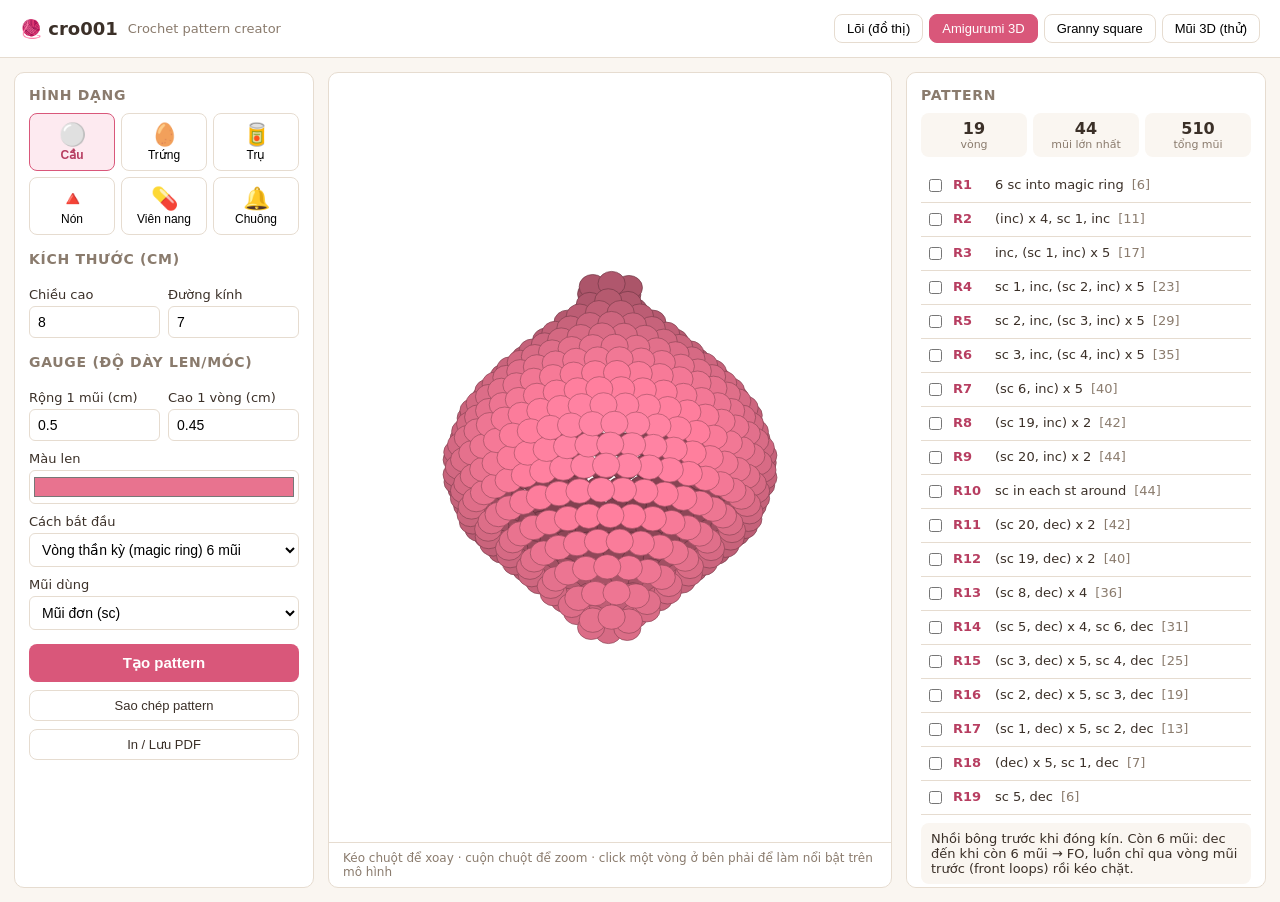
==== commit 2df27d5b: "Add core tab: pattern text -> colored stitch graph (nodes=stitches, bars=links), 3D rotatable Co-Aut" ====
--- a/cro001.html
+++ b/cro001.html
@@ -51,7 +51,7 @@
 </style>
 </head>
 <body>
-<header><h1>🧶 cro001</h1><span>Crochet pattern creator</span><div class="tabs"><button data-m="ami" class="on">Amigurumi 3D</button><button data-m="granny">Granny square</button><button data-m="stitch">Mũi 3D (thử)</button></div></header>
+<header><h1>🧶 cro001</h1><span>Crochet pattern creator</span><div class="tabs"><button data-m="core">Lõi (đồ thị)</button><button data-m="ami" class="on">Amigurumi 3D</button><button data-m="granny">Granny square</button><button data-m="stitch">Mũi 3D (thử)</button></div></header>
 <main>
   <section id="controls">
    <div id="ctlAmi">
@@ -93,6 +93,11 @@
     </div>
     <div class="note">Pattern chữ là gợi ý dựng theo mẫu ảnh, bạn nên thử móc mẫu nhỏ để chỉnh.</div>
    </div>
+   <div id="ctlCore" style="display:none">
+    <h2>Pattern (chữ)</h2>
+    <textarea id="coreSrc" spellcheck="false" style="width:100%;height:420px;font:13px/1.5 ui-monospace,Menlo,Consolas,monospace;border:1px solid var(--border);border-radius:8px;padding:8px;resize:vertical"></textarea>
+    <div class="note">Sửa chữ là đồ thị đổi theo. Mũi: ch sc hdc dc tr. Màu: red orange green blue purple pink yellow... hoặc #rrggbb.</div>
+   </div>
    <div id="ctlStitch" style="display:none">
     <h2>Mũi xích (chain)</h2>
     <div class="row2">
@@ -101,9 +106,7 @@
       <div><label>Nghiêng xen kẽ (°)</label><input type="number" id="sa" value="35" min="5" max="80" step="5"></div>
       <div><label>Bước chuỗi (x dài)</label><input type="number" id="sp" value="1.15" min="0.7" max="1.9" step="0.05"></div>
       <div><label>Bán kính sợi (cm)</label><input type="number" id="sr" value="0.1" min="0.03" max="0.3" step="0.01"></div>
-      <div><label>Xoắn (vòng/cm)</label><input type="number" id="stw" value="6" min="0" max="20" step="1"></div>
     </div>
-    <label>Màu len</label><input type="color" id="scol" value="#e8738f">
     <label><input type="checkbox" id="shook" checked style="width:auto"> Hiện cây móc</label>
     <div class="note">Mỗi mũi là một mẫu đường sợi trong thư viện (STITCH_LIB). Thêm mũi mới = thêm một mẫu.</div>
    </div>
@@ -233,6 +236,7 @@
   function generate() {
     if (mode === 'granny') return generateGranny();
     if (mode === 'stitch') return generateStitch();
+    if (mode === 'core') return generateCore();
     const res = buildRounds();
     rounds = res.flat;
     const el = $('pattern'); el.innerHTML = '';
@@ -304,6 +308,7 @@
     ctx.clearRect(0, 0, w, h);
     if (mode === 'granny') return drawGranny(w, h);
     if (mode === 'stitch') return drawStitch(w, h);
+    if (mode === 'core') return drawCore(w, h);
     if (!rounds.length) return;
     const sw = +$('sw').value, rh = +$('rh').value;
     const color = $('color').value;
@@ -344,7 +349,7 @@
 
   // ---------- actions ----------
   $('gen').onclick = generate;
-  ['sn', 'sL', 'sa', 'sp', 'sr', 'stw', 'scol', 'shook'].forEach(id => $(id).addEventListener('input', () => { if (mode === 'stitch') generateStitch(); }));
+  ['sn', 'sL', 'sa', 'sp', 'sr', 'shook'].forEach(id => $(id).addEventListener('input', () => { if (mode === 'stitch') generateStitch(); }));
   ['height', 'diam', 'sw', 'rh', 'start', 'petals', 'bord'].forEach(id => $(id).addEventListener('change', generate));
   $('color').addEventListener('input', draw);
   ['gc0', 'gc1', 'gc2', 'gc3'].forEach(id => $(id).addEventListener('input', () => { buildGrannyList(); draw(); }));
@@ -355,10 +360,13 @@
     $('ctlGran').style.display = mode === 'granny' ? '' : 'none';
     $('glegend').style.display = mode === 'granny' ? '' : 'none';
     $('ctlStitch').style.display = mode === 'stitch' ? '' : 'none';
-    document.querySelector('.hint').textContent = mode === 'stitch' ? 'Sợi len là ống 2 tao xoắn · kéo để xoay, cuộn để zoom · click một bước để làm nổi bật' : mode === 'ami'
+    $('ctlCore').style.display = mode === 'core' ? '' : 'none';
+    document.querySelector('main').style.gridTemplateColumns = mode === 'core' && window.innerWidth > 1000 ? '440px 1fr 300px' : '';
+    document.querySelectorAll('.legend').forEach(l => { if (l.id !== 'glegend') l.style.display = mode === 'core' ? 'none' : ''; });
+    document.querySelector('.hint').textContent = mode === 'core' ? 'Mỗi nút là một mũi, màu theo pattern · kéo để xoay, cuộn để zoom' : mode === 'stitch' ? 'Sợi là ống trơn kiểu hình vẽ kỹ thuật · kéo để xoay, cuộn để zoom · click một bước để làm nổi bật' : mode === 'ami'
       ? 'Kéo chuột để xoay · cuộn chuột để zoom · click một vòng ở bên phải để làm nổi bật trên mô hình'
       : 'Mỗi mũi là một nút (ball-and-stick) · kéo để xoay, cuộn để zoom · click một vòng để làm nổi bật';
-    if (mode === 'stitch') { rotX = 0.15; rotY = 0.5; zoom = 1; } else if (mode === 'granny') { rotX = 0.4; rotY = 0.3; zoom = 1; } else { rotX = 0.35; rotY = 0.6; zoom = 1; }
+    if (mode === 'core') { rotX = 0.05; rotY = 0.18; zoom = 1; } else if (mode === 'stitch') { rotX = 0.15; rotY = 0.5; zoom = 1; } else if (mode === 'granny') { rotX = 0.4; rotY = 0.3; zoom = 1; } else { rotX = 0.35; rotY = 0.6; zoom = 1; }
     generate();
   });
 
@@ -369,7 +377,7 @@
       n: Math.max(1, Math.min(40, +$('sn').value || 6)),
       L: +$('sL').value || 0.6, alpha: (+$('sa').value || 35) * Math.PI / 180,
       rad: +$('sr').value || 0.1, pitchK: +$('sp').value || 1.15,
-      twist: +$('stw').value || 6, hook: $('shook').checked, col: $('scol').value,
+      hook: $('shook').checked,
     };
   }
   const STITCH_LIB = {
@@ -418,14 +426,16 @@
       el.appendChild(div);
     });
     const note = document.createElement('div'); note.className = 'note';
-    note.textContent = 'Mô hình xấp xỉ: mỗi mũi xích là 1 vòng sợi hai tao xoắn, các vòng xen kẽ nghiêng ±' + Math.round(P.alpha * 180 / Math.PI) + '° để vòng sau xỏ qua vòng trước.';
+    note.textContent = 'Hình vẽ kỹ thuật (xấp xỉ): mỗi mũi xích là 1 vòng sợi dạng ống trơn, các vòng xen kẽ nghiêng ±' + Math.round(P.alpha * 180 / Math.PI) + '° để vòng sau xỏ qua vòng trước.';
     el.appendChild(note);
     const len = P.n * ellipsePerim(P.L, P.L * 0.55);
     $('stats').innerHTML = '<div><b>' + P.n + '</b>mũi xích</div><div><b>' + P.n + '</b>vòng sợi</div><div><b>' + len.toFixed(1) + '</b>cm sợi (≈)</div>';
     hl = -1; draw();
   }
   function drawStitch(w, h) {
+    // Kiểu hình vẽ kỹ thuật: ống trơn xám xanh, tô phẳng, viền đậm.
     const P = stitchParams(), curves = STITCH_LIB.ch.build(P);
+    const FILL = '#9fb1c1', EDGE = '#2f4254', HOOK = '#d6dde3';
     const pitch = P.L * P.pitchK, extent = Math.max(P.n * pitch + 6 * P.L, 8 * P.L);
     const sc = Math.min(w, h) * 0.8 / extent * zoom;
     const cyA = Math.cos(rotY), syA = Math.sin(rotY), cxA = Math.cos(rotX), sxA = Math.sin(rotX);
@@ -433,7 +443,6 @@
     const proj = (x, y, z) => {
       y -= cy0;
       const x1 = x * cyA + z * syA, z1 = -x * syA + z * cyA;
-      const y1 = y * cxA - z1 * sxA * 0 + z1 * sxA * -1 * -1, z2 = y * sxA * -1 + z1 * cxA;
       return { x: w / 2 + x1 * sc, y: h / 2 - (y * cxA + z1 * sxA) * sc, z: -y * sxA + z1 * cxA };
     };
     const hlSet = i => {
@@ -441,40 +450,208 @@
       const s = STITCH_STEPS[hl].which;
       return s === 'all' || (s === 'first' && (i === 0 || i === -1)) || (s === 'top' && (i === P.n - 1));
     };
-    const dark = '#' + [1, 3, 5].map(i => Math.round(parseInt(P.col.substr(i, 2), 16) * 0.82).toString(16).padStart(2, '0')).join('');
-    const strandCols = [P.col, dark];
-    const balls = [];
-    curves.forEach(c => {
-      let arc = 0;
-      c.pts.forEach((p, k) => {
-        if (k > 0) { const q = c.pts[k - 1]; arc += Math.hypot(p.x - q.x, p.y - q.y, p.z - q.z); }
-        const B = cross(p.T, p.N), tw = arc * P.twist * Math.PI * 2 / 1;
-        for (let s = 0; s < 2; s++) {
-          const a = tw + s * Math.PI, off = P.rad * 0.5;
-          const x = p.x + off * (Math.cos(a) * p.N[0] + Math.sin(a) * B[0]);
-          const y = p.y + off * (Math.cos(a) * p.N[1] + Math.sin(a) * B[1]);
-          const z = p.z + off * (Math.cos(a) * p.N[2] + Math.sin(a) * B[2]);
-          balls.push({ x, y, z, r: P.rad * 0.62, col: strandCols[s], on: hlSet(c.grp), lift: Math.sin(a) });
-        }
+    // cắt mỗi đường sợi thành nhiều đoạn ngắn để sắp theo độ sâu (vòng này xỏ qua vòng kia)
+    const pieces = [];
+    const addPieces = (pts, closed, grp, width, fill, edge) => {
+      const pp = pts.map(p => proj(p.x, p.y, p.z)), n = pp.length, seg = Math.max(3, Math.round(n / (closed ? 18 : 6)));
+      const cnt = closed ? Math.ceil(n / seg) : Math.ceil((n - 1) / seg);
+      for (let c = 0; c < cnt; c++) {
+        const a = c * seg, b = closed ? a + seg : Math.min(a + seg, n - 1), run = [];
+        for (let k = a; k <= b; k++) run.push(pp[k % n]);
+        pieces.push({ run, z: run.reduce((s, q) => s + q.z, 0) / run.length, on: hlSet(grp), width, fill, edge });
+      }
+    };
+    curves.forEach(c => addPieces(c.pts, !!c.closed, c.grp, 2 * P.rad * sc, FILL, EDGE));
+    if (P.hook) {
+      const ytop = (P.n - 1) * pitch, pts = [];
+      for (let s = -3 * P.L; s <= 5 * P.L; s += P.L * 0.5) pts.push({ x: s, y: ytop, z: 0 });
+      addPieces(pts, false, -2, 2 * P.L * 0.2 * sc, HOOK, EDGE);
+    }
+    pieces.sort((a, b) => a.z - b.z);
+    ctx.lineCap = 'butt'; ctx.lineJoin = 'round';
+    const path = run => { ctx.beginPath(); ctx.moveTo(run[0].x, run[0].y); for (let k = 1; k < run.length; k++) ctx.lineTo(run[k].x, run[k].y); };
+    pieces.forEach(pc => {
+      ctx.globalAlpha = pc.on ? 1 : 0.15;
+      path(pc.run); ctx.strokeStyle = pc.edge; ctx.lineWidth = pc.width + 3.2; ctx.stroke();
+      ctx.lineCap = 'round'; path(pc.run); ctx.strokeStyle = pc.fill; ctx.lineWidth = pc.width; ctx.stroke(); ctx.lineCap = 'butt';
+    });
+    ctx.globalAlpha = 1;
+  }
+
+  // ---------- Lõi: pattern chữ -> đồ thị mũi (nút = mũi, thanh = liên kết) ----------
+  const CORE_COLORS = { red: '#ff1010', orange: '#ffa010', green: '#0f7a1f', blue: '#1010ff', purple: '#780a86', pink: '#f6bfd2',
+    yellow: '#f5d90a', black: '#222222', white: '#f2f2f2', gray: '#9ca3af', grey: '#9ca3af', brown: '#8b5a2b', cyan: '#06b6d4', teal: '#0d9488' };
+  const CORE_DEFAULT = '#8aa0b4';
+  const CORE_H = { ch: 0.6, sc: 1.1, hdc: 1.4, dc: 1.7, tr: 2.0 };   // chiều cao thanh dọc theo loại mũi
+  const CORE_SAMPLE = `// Pattern mẫu
+// # Tên khối   |   [màu] đứng riêng = màu cho mọi hàng sau nó
+// hàng: số mũi [màu], ...   (mũi: ch sc hdc dc tr)   |   "3 [pink]:" = cả hàng 3 màu hồng
+// Nhóm: (1 sc, 1 dc) [màu]
+// Hàng 1: số ch = số mũi + ch quay đầu (sc/hdc: 1 ch, dc/tr: 2 ch)
+
+# Gauge
+[red]   // mọi mũi trong khối màu đỏ
+1: 5 ch, 1 sc [orange], 1 hdc [green], 1 dc [blue], 1 tr [purple]
+2: 1 ch, 1 sc [orange], 1 hdc [green], 1 dc [blue], 1 tr [purple]
+3 [pink]: 1 ch, 4 sc
+4: 2 ch, 4 dc
+`;
+  function coreColor(name) {
+    if (!name) return null;
+    name = name.trim().toLowerCase();
+    if (CORE_COLORS[name]) return CORE_COLORS[name];
+    return /^#[0-9a-f]{6}$/.test(name) ? name : null;
+  }
+  function splitTop(str) {
+    const out = []; let d = 0, cur = '';
+    for (const c of str) {
+      if (c === '(') d++; if (c === ')') d--;
+      if (c === ',' && d === 0) { out.push(cur); cur = ''; } else cur += c;
+    }
+    if (cur.trim()) out.push(cur);
+    return out;
+  }
+  function parseItems(str, inherit, errs, ln) {
+    const res = [];
+    splitTop(str).forEach(raw => {
+      const part = raw.trim(); if (!part) return;
+      if (part[0] === '(') {
+        const close = part.lastIndexOf(')'), inner = part.slice(1, close), rest = part.slice(close + 1).trim();
+        const m = rest.match(/^\[([^\]]*)\]$/);
+        const col = m ? coreColor(m[1]) : null;
+        if (m && !col) errs.push('Dòng ' + ln + ': màu "' + m[1] + '" không hợp lệ');
+        res.push(...parseItems(inner, col || inherit, errs, ln));
+        return;
+      }
+      const m = part.match(/^(\d+)\s*(ch|sc|hdc|dc|tr)(?:\s*\[([^\]]*)\])?$/i);
+      if (!m) { errs.push('Dòng ' + ln + ': không hiểu "' + part + '"'); return; }
+      const col = m[3] ? coreColor(m[3]) : null;
+      if (m[3] && !col) errs.push('Dòng ' + ln + ': màu "' + m[3] + '" không hợp lệ');
+      for (let i = 0; i < +m[1]; i++) res.push({ t: m[2].toLowerCase(), color: col || inherit });
+    });
+    return res;
+  }
+  function parseCore(src) {
+    const errs = [], blocks = [];
+    let cur = null, blockColor = null;
+    src.split('\n').forEach((line, i) => {
+      const ln = i + 1, s = line.replace(/\/\/.*$/, '').trim();
+      if (!s) return;
+      if (s[0] === '#') { cur = { name: s.slice(1).trim() || 'Khối', rows: [] }; blocks.push(cur); blockColor = null; return; }
+      const mc = s.match(/^\[([^\]]*)\]$/);
+      if (mc) { const c = coreColor(mc[1]); if (c) blockColor = c; else errs.push('Dòng ' + ln + ': màu "' + mc[1] + '" không hợp lệ'); return; }
+      const mr = s.match(/^(\d+)\s*(?:\[([^\]]*)\])?\s*:\s*(.*)$/);
+      if (!mr) { errs.push('Dòng ' + ln + ': không hiểu "' + s + '"'); return; }
+      if (!cur) { cur = { name: 'Khối', rows: [] }; blocks.push(cur); }
+      const rowCol = mr[2] ? coreColor(mr[2]) : null;
+      if (mr[2] && !rowCol) errs.push('Dòng ' + ln + ': màu "' + mr[2] + '" không hợp lệ');
+      cur.rows.push({ num: +mr[1], ln, st: parseItems(mr[3], rowCol || blockColor || CORE_DEFAULT, errs, ln) });
+    });
+    return { blocks, errs };
+  }
+  function layoutBlock(block, xoff, nodes, edges, warns) {
+    const add = (x, y, z, t, color) => { nodes.push({ x: x + xoff, y, z, t, color }); return nodes.length - 1; };
+    const link = (a, b, color) => { if (a != null && b != null) edges.push({ a, b, color }); };
+    let prevTop = [], lastCol = 0, lastDir = 1;
+    block.rows.forEach((row, idx) => {
+      const z = idx * 0.12, dir = idx === 0 ? -1 : -lastDir;
+      let lead = 0; while (lead < row.st.length && row.st[lead].t === 'ch') lead++;
+      let chains = row.st.slice(0, lead), slots = row.st.slice(lead);
+      if (!slots.length) { slots = chains; chains = []; }
+      const S = slots.length, start = idx === 0 ? S - 1 : lastCol, col = k => start + dir * k;
+      lastCol = col(S - 1); lastDir = dir;
+      let ground = [], turnItems = chains;
+      if (idx === 0) {
+        const nT = Math.max(0, chains.length - S);
+        if (chains.length < S && chains.length) warns.push('Hàng ' + row.num + ' (' + block.name + '): cần ít nhất ' + S + ' ch cho ' + S + ' mũi, mới có ' + chains.length);
+        turnItems = chains.slice(0, nT);
+        const gItems = chains.slice(nT);
+        ground = slots.map((s, k) => add(col(k), 0, z, 'ch', (gItems[k] || gItems[gItems.length - 1] || s).color));
+        if (!chains.length && S && slots[0].t !== 'ch') warns.push('Hàng ' + row.num + ' (' + block.name + '): hàng đầu nên có ch nền');
+      }
+      const baseOf = k => idx === 0 ? ground[k] : prevTop[col(k)];
+      const bi0 = baseOf(0), yb = bi0 != null ? nodes[bi0].y : 0;
+      const y0 = yb + CORE_H[slots[0].t];
+      const turn = turnItems.map((c, i) => add(col(0) - dir * 0.9, yb + (y0 - yb) * (i + 0.5) / turnItems.length, z, 'ch', c.color));
+      // chuỗi nền (hàng 1): ch quay đầu -> các ch nền
+      if (idx === 0) {
+        const seq = turn.concat(ground);
+        for (let i = 1; i < seq.length; i++) link(seq[i - 1], seq[i], nodes[seq[i]].color);
+      } else {
+        for (let i = 1; i < turn.length; i++) link(turn[i - 1], turn[i], nodes[turn[i]].color);
+        if (turn.length) link(baseOf(0), turn[0], nodes[turn[0]].color);
+      }
+      const top = [];
+      let prev = turn.length ? turn[turn.length - 1] : null;
+      slots.forEach((s, k) => {
+        const bi = baseOf(k);
+        if (bi == null) warns.push('Hàng ' + row.num + ' (' + block.name + '): mũi thứ ' + (k + 1) + ' không có mũi hàng trước để móc vào');
+        const id = add(col(k), (bi != null ? nodes[bi].y : 0) + (idx === 0 && s.t === 'ch' && !chains.length ? 0 : CORE_H[s.t]), z, s.t, s.color);
+        link(prev, id, s.color);
+        link(id, bi, s.color);
+        prev = id; top[col(k)] = id;
       });
-    });
-    if (P.hook) {
-      const ytop = (P.n - 1) * pitch, rr = P.L * 0.2;
-      for (let s = -3 * P.L; s <= 5 * P.L; s += rr * 0.5) balls.push({ x: s, y: ytop, z: 0, r: rr, col: '#9aa3ad', on: true, lift: 0, metal: true });
-      for (let s = -3.4 * P.L; s <= -3 * P.L; s += rr * 0.5) balls.push({ x: s, y: ytop + (s + 3 * P.L) * 0.0, z: 0, r: rr * 1.0, col: '#9aa3ad', on: true, lift: 0, metal: true });
-    }
-    balls.forEach(b => { b.p = proj(b.x, b.y, b.z); });
-    balls.sort((a, b) => a.p.z - b.p.z);
-    const zs = balls.map(b => b.p.z), zmin = Math.min(...zs), zr = (Math.max(...zs) - zmin) || 1;
-    balls.forEach(b => {
-      const light = 0.6 + 0.5 * (b.p.z - zmin) / zr, rad = Math.max(1, b.r * sc);
-      ctx.globalAlpha = b.on ? 1 : 0.12;
-      ctx.fillStyle = shade(b.col, light * (1 + 0.08 * b.lift));
-      ctx.beginPath(); ctx.arc(b.p.x, b.p.y, rad, 0, Math.PI * 2); ctx.fill();
-      ctx.fillStyle = 'rgba(255,255,255,' + (b.metal ? 0.35 : 0.18) + ')';
-      ctx.beginPath(); ctx.arc(b.p.x - rad * 0.3, b.p.y - rad * 0.3, rad * 0.4, 0, Math.PI * 2); ctx.fill();
-    });
-    ctx.globalAlpha = 1;
+      const merged = prevTop.slice();
+      top.forEach((id, c) => { if (id != null) merged[c] = id; });
+      prevTop = merged;
+    });
+    return Math.max(1, ...nodes.filter(n => n.x >= xoff).map(n => n.x - xoff + 1));
+  }
+  function buildCoreModel() {
+    const { blocks, errs } = parseCore($('coreSrc').value);
+    const nodes = [], edges = [], warns = [];
+    let x = 0;
+    blocks.forEach(b => { if (b.rows.length) x += layoutBlock(b, x, nodes, edges, warns) + 3; });
+    return { blocks, nodes, edges, errs, warns };
+  }
+  function generateCore() {
+    const m = buildCoreModel(), el = $('pattern'); el.innerHTML = '';
+    m.blocks.forEach(b => {
+      const h = document.createElement('div'); h.className = 'note'; h.innerHTML = '<b># ' + b.name.replace(/</g, '&lt;') + '</b>'; el.appendChild(h);
+      b.rows.forEach((r, i) => {
+        const div = document.createElement('div'); div.className = 'round';
+        const dirTxt = i % 2 === 0 ? '←' : '→';
+        const sum = []; r.st.forEach(s => { const l = sum[sum.length - 1]; if (l && l.t === s.t) l.n++; else sum.push({ t: s.t, n: 1 }); });
+        div.innerHTML = '<span class="n">H' + (i + 1) + ' ' + dirTxt + '</span><span>' + sum.map(s => s.n + ' ' + s.t).join(', ') + '</span><span class="c">(' + r.st.length + ')</span>';
+        el.appendChild(div);
+      });
+    });
+    [...m.errs, ...m.warns].forEach(t => { const n = document.createElement('div'); n.className = 'note'; n.style.color = '#b73e61'; n.textContent = '⚠ ' + t; el.appendChild(n); });
+    $('stats').innerHTML = '<div><b>' + m.blocks.length + '</b>khối</div><div><b>' + m.nodes.length + '</b>nút (mũi)</div><div><b>' + m.edges.length + '</b>liên kết</div>';
+    try { localStorage.setItem('cro001-core', $('coreSrc').value); } catch (e) {}
+    draw();
+  }
+  function drawCore(w, h) {
+    const m = buildCoreModel(), N = m.nodes;
+    if (!N.length) return;
+    const xs = N.map(n => n.x), ys = N.map(n => n.y);
+    const cx = (Math.min(...xs) + Math.max(...xs)) / 2, cy = (Math.min(...ys) + Math.max(...ys)) / 2;
+    const ext = Math.max(Math.max(...xs) - Math.min(...xs), Math.max(...ys) - Math.min(...ys), 3) + 2;
+    const sc = Math.min(w, h) * 0.85 / ext * zoom;
+    const cyA = Math.cos(rotY), syA = Math.sin(rotY), cxA = Math.cos(rotX), sxA = Math.sin(rotX);
+    const pr = N.map(n => {
+      const x = n.x - cx, y = n.y - cy, z = n.z * 3;
+      const x1 = x * cyA + z * syA, z1 = -x * syA + z * cyA;
+      return { x: w / 2 + x1 * sc, y: h / 2 - (y * cxA + z1 * sxA) * sc, z: -y * sxA + z1 * cxA };
+    });
+    const prims = [];
+    m.edges.forEach(e => prims.push({ z: (pr[e.a].z + pr[e.b].z) / 2, e }));
+    N.forEach((n, i) => prims.push({ z: pr[i].z + 0.05, i }));
+    prims.sort((a, b) => a.z - b.z);
+    ctx.lineCap = 'round';
+    prims.forEach(p => {
+      if (p.e) {
+        const a = pr[p.e.a], b = pr[p.e.b];
+        ctx.strokeStyle = p.e.color; ctx.lineWidth = 0.2 * sc;
+        ctx.beginPath(); ctx.moveTo(a.x, a.y); ctx.lineTo(b.x, b.y); ctx.stroke();
+        return;
+      }
+      const n = N[p.i], q = pr[p.i], r = 0.36 * sc;
+      const g = ctx.createRadialGradient(q.x - r * 0.35, q.y - r * 0.4, r * 0.1, q.x, q.y, r);
+      g.addColorStop(0, shade(n.color, 1.45)); g.addColorStop(0.55, n.color); g.addColorStop(1, shade(n.color, 0.62));
+      ctx.fillStyle = g;
+      ctx.beginPath(); ctx.arc(q.x, q.y, r, 0, Math.PI * 2); ctx.fill();
+    });
   }
 
   // ---------- Granny square ----------
@@ -663,6 +840,7 @@
 
 
   function patternText() {
+    if (mode === 'core') return $('coreSrc').value;
     const lines = mode === 'stitch' ? ['Mũi xích x ' + $('sn').value, ''] : mode === 'granny' ? ['Granny square hoa — ' + $('petals').value + ' cánh', ''] : [SHAPES[shape].name + ' — ' + $('height').value + ' x ' + $('diam').value + ' cm', ''];
     let i = 0;
     [...$('pattern').querySelectorAll('.round')].forEach(el => {
@@ -683,6 +861,8 @@
     w.document.close(); w.print();
   };
 
+  try { $('coreSrc').value = localStorage.getItem('cro001-core') || CORE_SAMPLE; } catch (e) { $('coreSrc').value = CORE_SAMPLE; }
+  $('coreSrc').addEventListener('input', () => { if (mode === 'core') generateCore(); });
   resize();
   generate();
 })();
